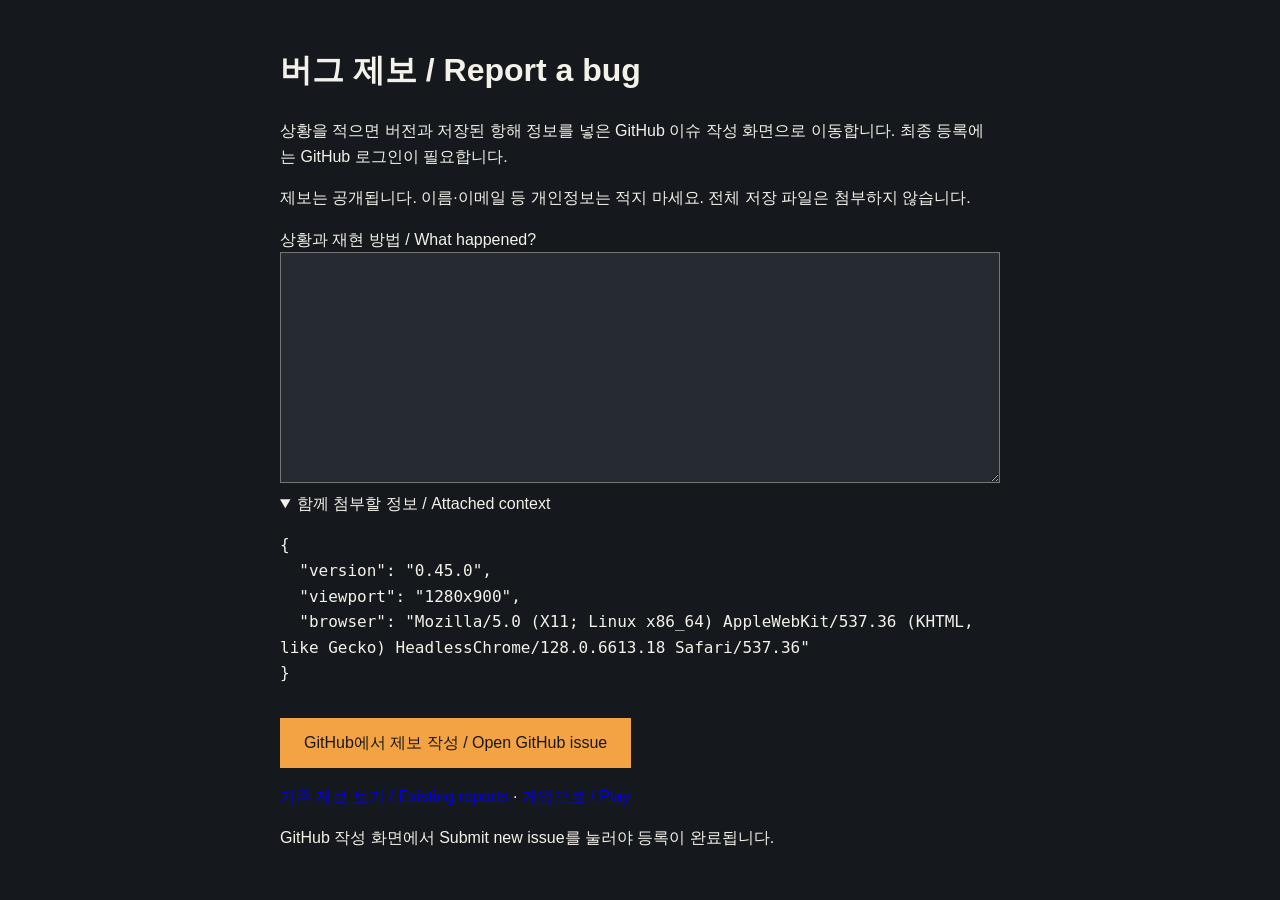
==== beta/feedback.html @ b40166a3 "Publish verified LAST SIGNAL 0.45.0 browser beta" ====
<!doctype html>
<html lang="ko"><meta charset="utf-8"><meta name="viewport" content="width=device-width,initial-scale=1">
<meta http-equiv="Content-Security-Policy" content="default-src 'self'; script-src 'self'; style-src 'self'; object-src 'none'; base-uri 'none'; form-action 'none'">
<title>LAST SIGNAL · 버그 제보</title><link rel="stylesheet" href="./support.css">
<main class="beta-form"><h1>버그 제보 / Report a bug</h1>
<p>상황을 적으면 버전과 저장된 항해 정보를 넣은 GitHub 이슈 작성 화면으로 이동합니다. 최종 등록에는 GitHub 로그인이 필요합니다.</p>
<p>제보는 공개됩니다. 이름·이메일 등 개인정보는 적지 마세요. 전체 저장 파일은 첨부하지 않습니다.</p>
<form><label for="description">상황과 재현 방법 / What happened?</label><textarea id="description" required minlength="3" maxlength="3000" rows="8"></textarea>
<details open><summary>함께 첨부할 정보 / Attached context</summary><pre id="context"></pre></details>
<button type="submit">GitHub에서 제보 작성 / Open GitHub issue</button><p id="result" role="status"></p></form>
<p><a href="https://github.com/notoow/last-signal-beta/issues" target="_blank" rel="noopener">기존 제보 보기 / Existing reports</a> · <a href="../">게임으로 / Play</a></p>
<p>GitHub 작성 화면에서 Submit new issue를 눌러야 등록이 완료됩니다.</p></main>
<script type="module" src="./feedback.js"></script></html>
---- beta/support.css ----
.beta-report-link{display:block;width:fit-content;margin:12px 0;background:#15191d;color:#f3f1e8;padding:8px 12px;font:14px sans-serif;border:1px solid #f3a343;border-radius:3px}
.beta-report-link[hidden]{display:none}
body:has(.beta-form){background:#15191d;color:#f3f1e8;font:16px/1.6 sans-serif;margin:0;padding:24px}
.beta-form{max-width:720px;margin:auto}.beta-form textarea{box-sizing:border-box;width:100%;font:inherit;color:inherit;background:#252b30;padding:12px}
.beta-form button{font:inherit;background:#f3a343;color:#15191d;border:0;padding:12px 24px;margin-top:16px;cursor:pointer}
.beta-form button:disabled{opacity:.6}.beta-form pre{white-space:pre-wrap}.beta-form :focus-visible{outline:2px solid #75b4c4;outline-offset:2px}
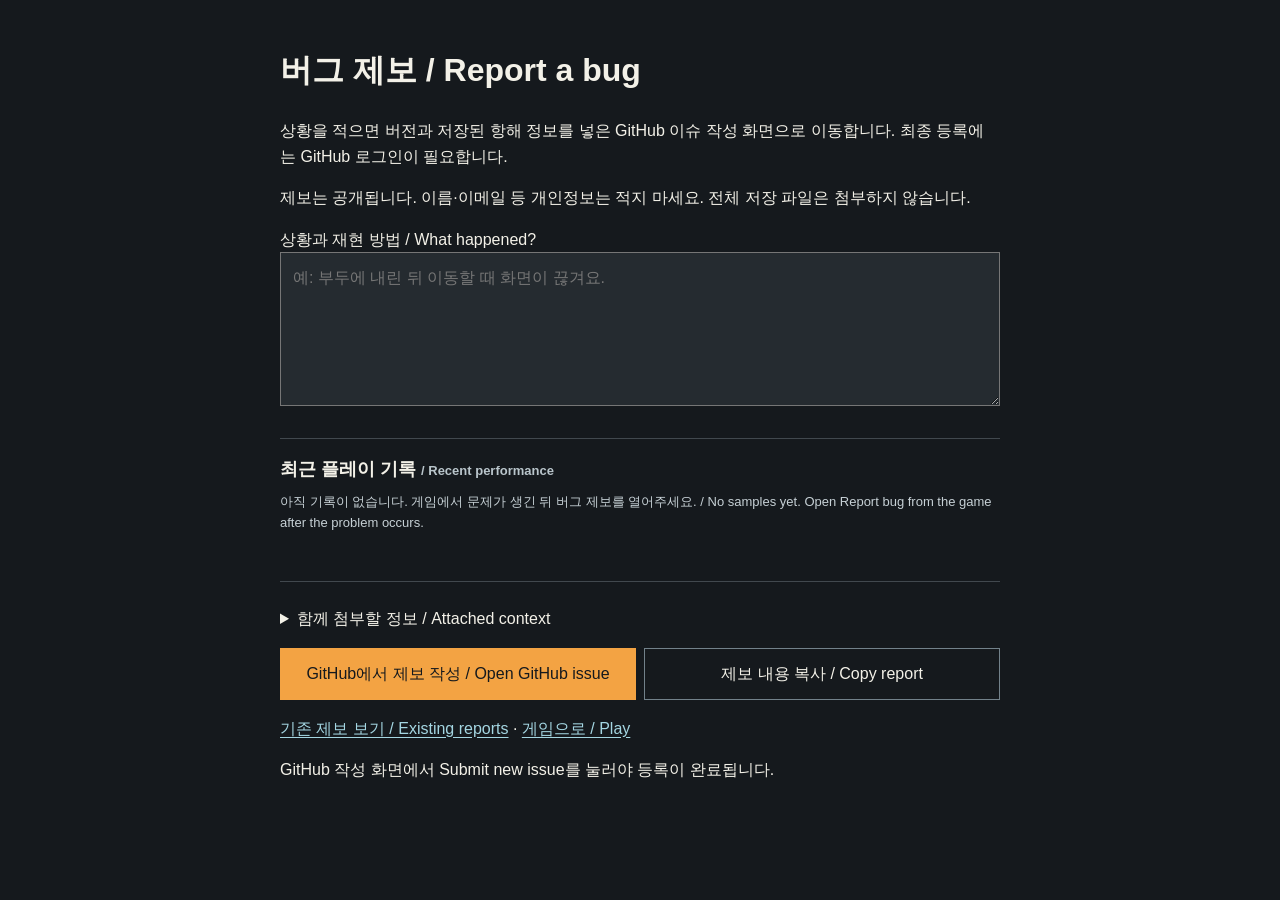
==== commit b57bf900: "Publish v0.91.0 local frame diagnostics and bug report handoff Adds bounded per-mode renderer frame " ====
--- a/beta/feedback.html
+++ b/beta/feedback.html
@@ -5,9 +5,18 @@
 <main class="beta-form"><h1>버그 제보 / Report a bug</h1>
 <p>상황을 적으면 버전과 저장된 항해 정보를 넣은 GitHub 이슈 작성 화면으로 이동합니다. 최종 등록에는 GitHub 로그인이 필요합니다.</p>
 <p>제보는 공개됩니다. 이름·이메일 등 개인정보는 적지 마세요. 전체 저장 파일은 첨부하지 않습니다.</p>
-<form><label for="description">상황과 재현 방법 / What happened?</label><textarea id="description" required minlength="3" maxlength="3000" rows="8"></textarea>
-<details open><summary>함께 첨부할 정보 / Attached context</summary><pre id="context"></pre></details>
-<button type="submit">GitHub에서 제보 작성 / Open GitHub issue</button><p id="result" role="status"></p></form>
+<form><label for="description">상황과 재현 방법 / What happened?</label><textarea id="description" required minlength="3" maxlength="3000" rows="5" placeholder="예: 부두에 내린 뒤 이동할 때 화면이 끊겨요."></textarea>
+<section class="performance-summary" aria-labelledby="performance-heading">
+<h2 id="performance-heading">최근 플레이 기록 <span>/ Recent performance</span></h2>
+<p id="performance-status"></p>
+<div id="performance-groups"></div>
+<p id="performance-note" hidden>화면 갱신 간격은 낮을수록 부드럽습니다. 각 구간의 최근 최대 300회 기록이며, 메뉴·백그라운드 시간은 제외합니다. <span lang="en">Frame intervals, up to 300 per group; menus and background time excluded.</span></p>
+</section>
+<details><summary>함께 첨부할 정보 / Attached context</summary><pre id="context"></pre></details>
+<div class="report-actions"><button type="submit">GitHub에서 제보 작성 / Open GitHub issue</button><button id="copy-report" type="button">제보 내용 복사 / Copy report</button></div>
+<p id="result" role="status"></p>
+<div id="copy-fallback" hidden><label for="copy-text">아래 내용을 선택해 복사하세요. / Select and copy below.</label><textarea id="copy-text" rows="8" readonly></textarea></div>
+</form>
 <p><a href="https://github.com/notoow/last-signal-beta/issues" target="_blank" rel="noopener">기존 제보 보기 / Existing reports</a> · <a href="../">게임으로 / Play</a></p>
 <p>GitHub 작성 화면에서 Submit new issue를 눌러야 등록이 완료됩니다.</p></main>
 <script type="module" src="./feedback.js"></script></html>
--- a/beta/support.css
+++ b/beta/support.css
@@ -4,3 +4,20 @@
 .beta-form{max-width:720px;margin:auto}.beta-form textarea{box-sizing:border-box;width:100%;font:inherit;color:inherit;background:#252b30;padding:12px}
 .beta-form button{font:inherit;background:#f3a343;color:#15191d;border:0;padding:12px 24px;margin-top:16px;cursor:pointer}
 .beta-form button:disabled{opacity:.6}.beta-form pre{white-space:pre-wrap}.beta-form :focus-visible{outline:2px solid #75b4c4;outline-offset:2px}
+.rp-view>.beta-report-link{position:absolute;top:0;right:22px;min-height:44px;display:flex;align-items:center;margin:0;padding:8px 10px;font-size:11px;max-width:42%;box-sizing:border-box;z-index:3}
+/* Feedback-only performance snapshot; no in-game HUD changes. */
+.beta-form .performance-summary{margin:24px 0;border-block:1px solid #41484e;padding:16px 0}
+.beta-form .performance-summary h2{font-size:18px;margin:0 0 8px}
+.beta-form .performance-summary h2 span,.beta-form .performance-meta{font-size:13px;color:#b9c5cb}
+.beta-form #performance-status,.beta-form #performance-note{font-size:13px;color:#c6d0d5;margin:8px 0}
+.beta-form #performance-groups{display:grid;grid-template-columns:repeat(auto-fit,minmax(210px,1fr));gap:12px;margin:16px 0}
+.beta-form .performance-row{border-left:2px solid #75b4c4;padding-left:12px}
+.beta-form .performance-row h3{font-size:16px;margin:0 0 4px}
+.beta-form .performance-row p{font-size:13px;margin:3px 0}
+.beta-form .report-actions{display:flex;gap:8px;flex-wrap:wrap}
+.beta-form .report-actions button{flex:1 1 200px;padding:12px;min-height:48px}
+.beta-form #copy-report{background:transparent;color:#f3f1e8;border:1px solid #72818a}
+.beta-form a{color:#a4d6e2;text-underline-offset:3px}
+.beta-form pre{overflow-wrap:anywhere;font-size:13px}
+.beta-form #copy-fallback[hidden]{display:none}
+@media(max-width:600px){body:has(.beta-form){padding:16px}.beta-form h1{font-size:25px}.beta-form #performance-groups{grid-template-columns:1fr}.beta-form .performance-row{display:grid;grid-template-columns:1fr 1.5fr;column-gap:8px}.beta-form .performance-row h3{grid-row:span 2}.beta-form .performance-row p{font-size:12px}}
